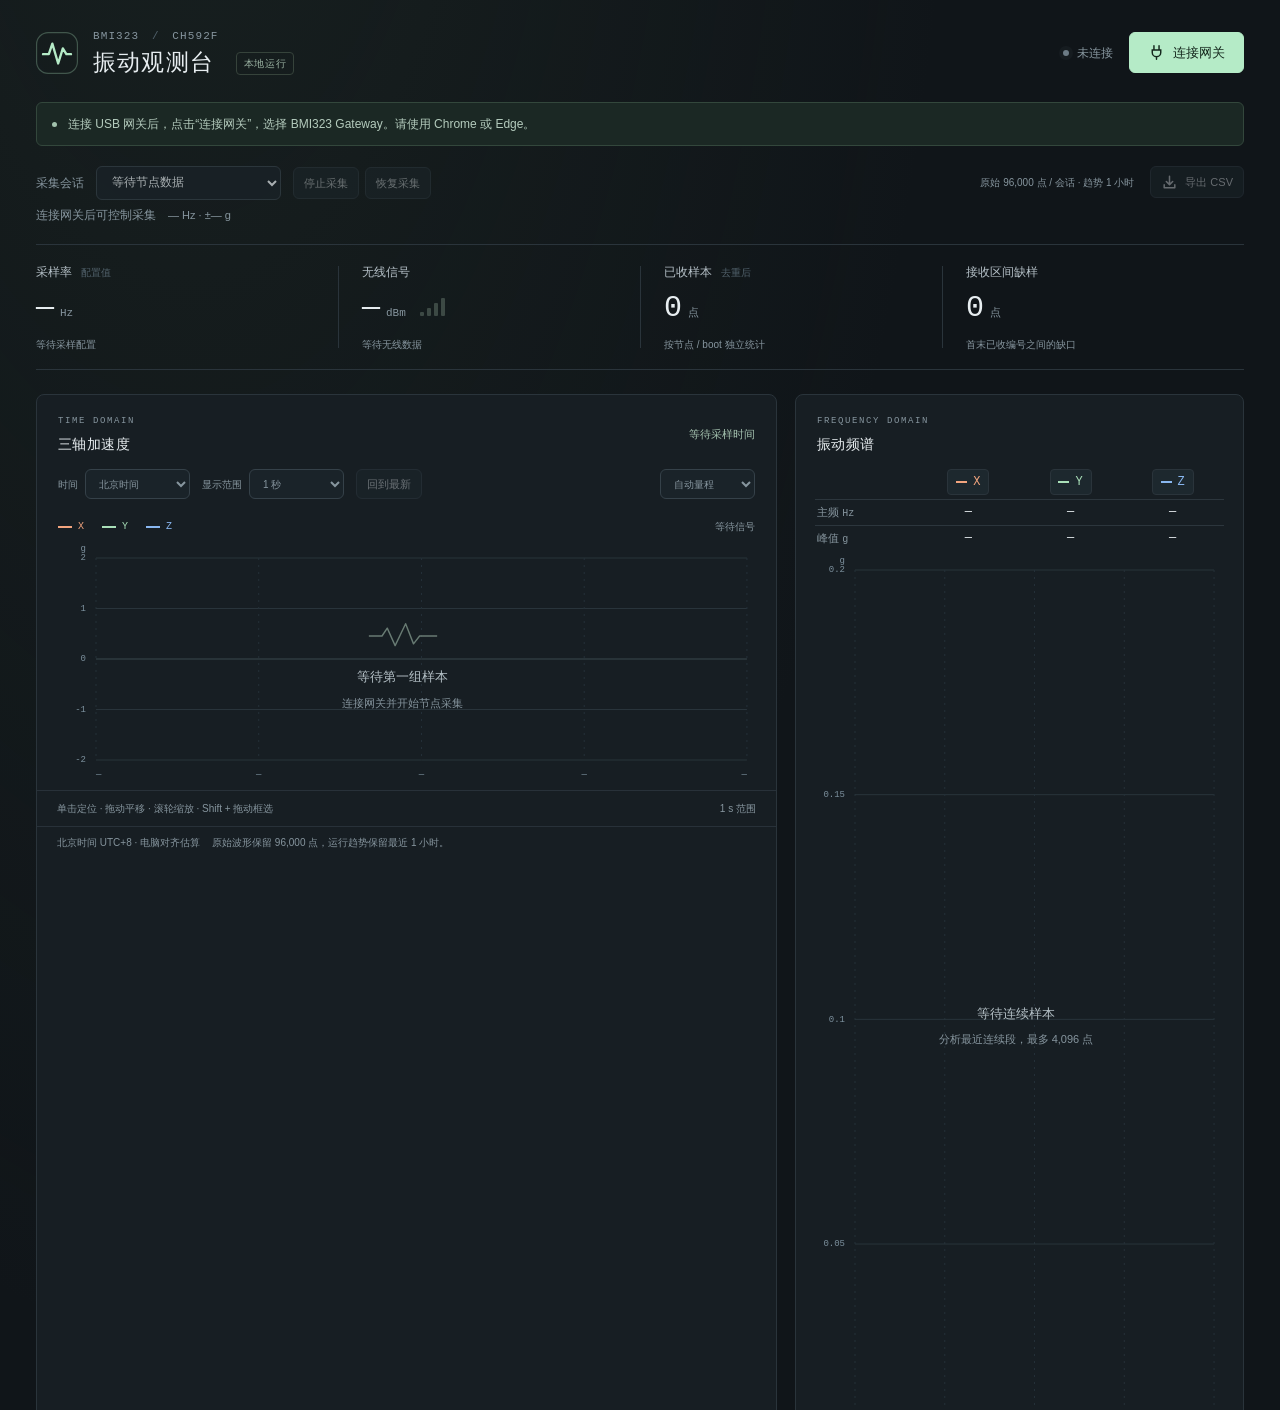
==== web/index.html @ 9ad67abc "chore: 初始化 CH592F × BMI323 振动采集项目 节点固件、网关固件、串口观测台、协议手册与测试。  Co-authored-by: Copilot App <223556219+C" ====
<!doctype html>
<html lang="zh-CN">
<head>
  <meta charset="utf-8">
  <meta name="viewport" content="width=device-width, initial-scale=1">
  <meta name="color-scheme" content="dark">
  <meta name="description" content="BMI323 网关实时串口波形与频谱分析。离线单文件，无需安装。">
  <link rel="icon" href="data:image/svg+xml,%3Csvg xmlns='http://www.w3.org/2000/svg' viewBox='0 0 36 36'%3E%3Crect width='36' height='36' rx='8' fill='%23171e23'/%3E%3Cpath d='M5 18h6l3-9 5 17 4-12 3 4h5' fill='none' stroke='%23b5ebc7' stroke-width='2'/%3E%3C/svg%3E">
  <title>BMI323 · 振动观测台</title>
  <link rel="stylesheet" href="[data-uri]">
</head>
<body>
  <div class="workspace">
    <header class="masthead">
      <div class="brand">
        <svg class="brand-mark" viewBox="0 0 36 36" fill="none" aria-hidden="true"><rect x=".5" y=".5" width="35" height="35" rx="10" stroke="currentColor" stroke-opacity=".28"/><path d="M6 19h5l3-9 5 17 4-13 3 5h4" stroke="currentColor" stroke-width="2" stroke-linecap="round" stroke-linejoin="round"/></svg>
        <div><div class="eyebrow">BMI323 <span class="brand-divider">/</span> CH592F</div><h1>振动观测台</h1></div>
        <span class="local-label">本地运行</span>
      </div>
      <div class="connection-actions">
        <span id="connectionBadge" class="badge" role="status"><i></i><span>未连接</span></span>
        <button id="connectButton" class="button primary"><svg viewBox="0 0 20 20" fill="none" aria-hidden="true"><path d="M7 2v5m6-5v5M5 7h10v3a5 5 0 0 1-10 0V7Zm5 8v3" stroke="currentColor" stroke-width="1.7" stroke-linecap="round"/></svg><span>连接网关</span></button>
      </div>
    </header>

    <div id="notice" class="notice" role="status"><span class="notice-dot"></span><span id="noticeText">连接 USB 网关后，点击“连接网关”，选择 BMI323 Gateway。请使用 Chrome 或 Edge。</span></div>

    <section class="toolbar" aria-label="采集会话与操作">
      <div class="node-controls">
        <div class="session-controls">
          <label for="sessionSelect">采集会话</label><select id="sessionSelect" disabled><option value="">等待节点数据</option></select>
          <div class="stream-actions" role="group" aria-label="节点采集控制" aria-describedby="streamStatus">
            <button id="stopStreamButton" class="button small" type="button" disabled>停止采集</button>
            <button id="startStreamButton" class="button small" type="button" disabled>恢复采集</button>
          </div>
        </div>
        <div class="node-meta">
          <span id="streamStatus" class="stream-status" role="status">连接网关后可控制采集</span>
          <span id="configLabel" class="muted">— Hz · ±— g</span>
        </div>
      </div>
      <div class="view-actions"><span id="bufferLabel" class="muted">滚动保留最近 96,000 点 / 会话</span><button id="exportButton" class="button small" disabled><svg viewBox="0 0 16 16" fill="none" aria-hidden="true"><path d="M8 2v8m-3-3 3 3 3-3M3 10v3h10v-3" stroke="currentColor" stroke-width="1.4" stroke-linecap="round" stroke-linejoin="round"/></svg>导出 CSV</button></div>
    </section>

    <section class="metrics" aria-label="实时接收指标">
      <div class="metric"><span class="metric-label">采样率 <span class="metric-note">配置值</span></span><div><strong id="rateValue">—</strong><span class="unit">Hz</span></div><span id="rateDetail" class="metric-detail">等待采样配置</span></div>
      <div class="metric"><span class="metric-label">无线信号</span><div><strong id="rssiValue">—</strong><span class="unit">dBm</span><span id="signalBars" class="signal-bars"><i></i><i></i><i></i><i></i></span></div><span id="rssiDetail" class="metric-detail">等待无线数据</span></div>
      <div class="metric"><span class="metric-label">已收样本 <span class="metric-note">去重后</span></span><div><strong id="samplesValue">0</strong><span class="unit">点</span></div><span id="samplesDetail" class="metric-detail">按节点 / boot 独立统计</span></div>
      <div class="metric"><span class="metric-label">接收区间缺样</span><div><strong id="missingValue">0</strong><span class="unit">点</span></div><span id="missingDetail" class="metric-detail">首末已收编号之间的缺口</span></div>
    </section>

    <main>
      <div class="chart-grid">
        <section class="panel waveform-panel" aria-labelledby="waveTitle">
          <div class="panel-head"><div><div class="eyebrow">TIME DOMAIN</div><h2 id="waveTitle">三轴加速度</h2></div><span id="latestTimeLabel" class="latest-time">等待采样时间</span></div>
          <div class="wave-toolbar"><label>时间<select id="timeBasis"><option value="beijing" selected>北京时间</option><option value="node">节点时钟</option><option value="relative">距最新样本</option></select></label><label>显示范围<select id="timeWindow"><option value=".25">250 ms</option><option value="1" selected>1 秒</option><option value="3">3 秒</option><option value="10">10 秒</option><option value="30">30 秒</option><option value="60">1 分钟</option><option value="300">5 分钟</option><option value="600">10 分钟</option><option value="all">全部趋势</option><option value="custom">自定义</option><option value="zoom" hidden>手动缩放</option></select></label><label id="customWindowLabel" hidden><input id="customTimeWindow" type="number" min="0.05" max="3600" step="any" value="20" aria-label="自定义显示范围秒数">秒</label><button id="followWaveButton" class="button small" type="button" disabled>回到最新</button><label class="amplitude-control"><span class="sr-only">纵轴范围</span><select id="amplitudeScale"><option value="auto">自动量程</option><option value="2">±2 g</option><option value="4">±4 g</option><option value="8">±8 g</option><option value="16">±16 g</option></select></label></div>
          <div class="chart-caption"><div class="legend"><label class="axis-x"><input type="checkbox" data-axis="x" checked><span></span>X</label><label class="axis-y"><input type="checkbox" data-axis="y" checked><span></span>Y</label><label class="axis-z"><input type="checkbox" data-axis="z" checked><span></span>Z</label></div><div class="wave-readouts"><span id="waveMarkerLabel" class="wave-marker-label" hidden></span><span id="waveState" class="chart-state">等待信号</span></div></div>
          <div class="canvas-wrap"><canvas id="waveCanvas" tabindex="0" aria-describedby="timelineHint" aria-label="三轴实时加速度波形，横轴为北京时间 UTC+8，纵轴单位 g"></canvas><div id="waveEmpty" class="chart-empty"><svg viewBox="0 0 80 34" fill="none" aria-hidden="true"><path d="M1 17h15l6-9 9 20L43 3l9 23 7-9h20" stroke="currentColor" stroke-width="1.6" stroke-linejoin="round"/></svg><strong id="waveEmptyTitle">等待第一组样本</strong><span id="waveEmptyHint">连接网关并开始节点采集</span></div></div>
          <div class="panel-foot"><span id="timelineHint">单击定位 · 拖动平移 · 滚轮缩放 · Shift + 拖动框选</span><span id="waveWindowLabel">1 s 范围</span></div>
          <div class="history-label"><span id="waveAxisLabel">北京时间 UTC+8 · 电脑对齐估算</span><span id="historyLabel">原始波形保留 96,000 点，运行趋势保留最近 1 小时。</span></div>
        </section>

        <section class="panel spectrum-panel" aria-labelledby="spectrumTitle">
          <div class="panel-head"><div><div class="eyebrow">FREQUENCY DOMAIN</div><h2 id="spectrumTitle">振动频谱</h2></div></div>
          <div class="spectrum-summary">
            <table aria-label="三轴频谱主频与峰值">
              <thead><tr><td></td>
                <th scope="col"><button id="spectrumToggle-x" class="spectrum-toggle axis-x" type="button" aria-label="显示 X 轴频谱" aria-pressed="true">X</button></th>
                <th scope="col"><button id="spectrumToggle-y" class="spectrum-toggle axis-y" type="button" aria-label="显示 Y 轴频谱" aria-pressed="true">Y</button></th>
                <th scope="col"><button id="spectrumToggle-z" class="spectrum-toggle axis-z" type="button" aria-label="显示 Z 轴频谱" aria-pressed="true">Z</button></th>
              </tr></thead>
              <tbody>
                <tr><th scope="row">主频 <small>Hz</small></th><td id="spectrumFrequency-x">—</td><td id="spectrumFrequency-y">—</td><td id="spectrumFrequency-z">—</td></tr>
                <tr><th scope="row">峰值 <small>g</small></th><td id="spectrumAmplitude-x">—</td><td id="spectrumAmplitude-y">—</td><td id="spectrumAmplitude-z">—</td></tr>
              </tbody>
            </table>
          </div>
          <div class="canvas-wrap">
            <canvas id="spectrumCanvas" aria-label="三轴单边峰值幅度谱，横轴 Hz，纵轴 g"></canvas>
            <div id="spectrumEmpty" class="chart-empty compact"><strong>等待连续样本</strong><span>分析最近连续段，最多 4,096 点</span></div>
            <div id="spectrumHidden" class="chart-empty compact" hidden><strong>频谱曲线已隐藏</strong><span>点击 X、Y 或 Z 显示对应曲线</span></div>
          </div>
          <div class="panel-foot"><span>去直流 · Hann 窗</span><span id="fftDetail">FFT — 点</span></div>
        </section>
      </div>

      <div class="details-grid">
        <section class="panel stats-panel" aria-labelledby="statsTitle">
          <div class="panel-head stats-head"><h2 id="statsTitle">时域统计</h2><span id="statsValidity" class="stats-validity">0.00 s（不足 2 s） · 缺样 —</span></div>
          <div class="stats-toolbar"><label>统计窗口 <select id="statisticsWindow" aria-label="统计窗口"><option value="1">1 s</option><option value="2" selected>2 s</option><option value="5">5 s</option><option value="10">10 s</option></select></label></div>
          <div class="stats-content">
            <section class="stats-group" aria-labelledby="dcTitle"><h3 id="dcTitle">直流 / 重力</h3><div class="dc-values"><span><b class="axis-x">X</b> <span id="dc-x">—</span></span><span><b class="axis-y">Y</b> <span id="dc-y">—</span></span><span><b class="axis-z">Z</b> <span id="dc-z">—</span></span></div></section>
            <section class="stats-group" aria-labelledby="acTitle"><h3 id="acTitle">振动（AC）</h3><div class="table-scroll"><table><thead><tr><th scope="col">轴</th><th scope="col">振动 RMS</th><th scope="col">波峰因数</th><th scope="col">振动峰值</th><th scope="col">峰峰值</th></tr></thead><tbody id="statsBody"><tr data-stats-axis="x"><th scope="row"><span class="axis-dot x"></span>X</th><td class="vibration-rms">—</td><td>—</td><td>—</td><td>—</td></tr><tr data-stats-axis="y"><th scope="row"><span class="axis-dot y"></span>Y</th><td class="vibration-rms">—</td><td>—</td><td>—</td><td>—</td></tr><tr data-stats-axis="z"><th scope="row"><span class="axis-dot z"></span>Z</th><td class="vibration-rms">—</td><td>—</td><td>—</td><td>—</td></tr></tbody></table></div></section>
          </div>
          <div class="stats-foot"><p id="statsWindow">最近连续段 · 等待数据</p><p id="statsQuality" title="缺样 = DATA 采样编号缺口 + STATUS FIFO 丢样增量 + 缓存丢样增量；不同来源可能重叠。">缺样率按近 60 s · 等待数据</p><p>缺口与配置变化处断开分析 · 趋势按 1 s 桶</p></div>
        </section>

        <section class="panel health-panel" aria-labelledby="healthTitle">
          <div class="panel-head"><h2 id="healthTitle">链路与节点</h2><span id="healthBadge" class="health-badge">等待 STATUS</span></div>
          <dl class="health-grid"><div><dt>网关 / 节点固件</dt><dd id="firmwareValue">— / —</dd></div><div><dt>节点温度</dt><dd id="temperatureValue">— °C</dd></div><div><dt>主机 CRC / 格式错误</dt><dd id="crcValue">0 / 0</dd></div><div><dt>重复包 / 乱序包</dt><dd id="duplicatesValue">0 / 0</dd></div><div><dt>FIFO 丢样 <small>本次增量</small></dt><dd id="fifoValue">—</dd></div><div><dt>缓存丢样 <small>本次增量</small></dt><dd id="ringValue">—</dd></div></dl>
          <div id="statusBaseline" class="baseline-note">收到首个 STATUS 后，以其累计计数作为本次观测基线。</div>
          <details class="more-details"><summary>更多诊断</summary><dl id="diagnosticsList" class="diagnostics-list"></dl></details>
        </section>
      </div>
    </main>

    <footer><span><span class="footer-dot"></span><span id="footerStatus">串口未连接</span></span><span>数据仅在本机处理 <span class="subtle">/</span> CSV 为原始缓存 · 含北京时间估算</span><button id="helpButton" class="text-button">使用说明</button></footer>
  </div>

  <dialog id="helpDialog"><div class="dialog-head"><h2>连接与分析</h2><button id="closeHelpButton" class="button small">关闭</button></div><ol><li>用 Chrome 或 Edge 打开这个 HTML，连接网关 USB 数据口。</li><li>点击“连接网关”，在串口列表里选择 BMI323 Gateway；页面会自动设置 DTR 并接收。</li><li>默认显示北京时间（UTC+8）。节点采样时钟按电脑接收时间对齐，包含传输延迟，绝对时间精度尚未标定。</li><li>单击波形放置定位线，图上方显示所选时刻。左键拖动平移，滚轮以鼠标所在时刻为中心缩放。按住 Shift 再用左键拖动会标出蓝色选区，松开鼠标放大选区，按 Esc 取消。点击“回到最新”恢复跟随，节点采集继续进行。</li><li>CSV 导出当前会话的原始缓存，最多 96,000 点，包含节点秒数、北京时间估算和原有相对时间。</li></ol><p>节点时钟使用 DATA 中的真实锚点；首次连接前完整的 RTC 天数/时钟周期无法由协议确定。按节点和 boot 分开查看。缺口或分段处断开曲线；频谱始终只分析最近连续段的原始样本，最多 4,096 点。</p><p>STATUS 丢样从本次首个状态包起算。关闭或刷新页面会丢失未导出的缓存与趋势。</p><p id="browserHelp">如果串口无法打开，请退出占用串口的程序，确认设备正常上电后重试。</p></dialog>
  <dialog id="sleepDialog" class="sleep-dialog" aria-labelledby="sleepDialogTitle" aria-describedby="sleepDialogMessage">
    <div class="sleep-dialog-icon" aria-hidden="true">☾</div>
    <h2 id="sleepDialogTitle">节点已休眠</h2>
    <p id="sleepDialogMessage">晃动设备即可继续采集。</p>
    <button id="closeSleepButton" class="button primary" type="button" autofocus>知道了</button>
  </dialog>
  <script src="[data-uri]"></script>
  <script src="[data-uri]"></script>
  <script src="[data-uri]"></script>
  <script src="[data-uri]"></script>
</body>
</html>
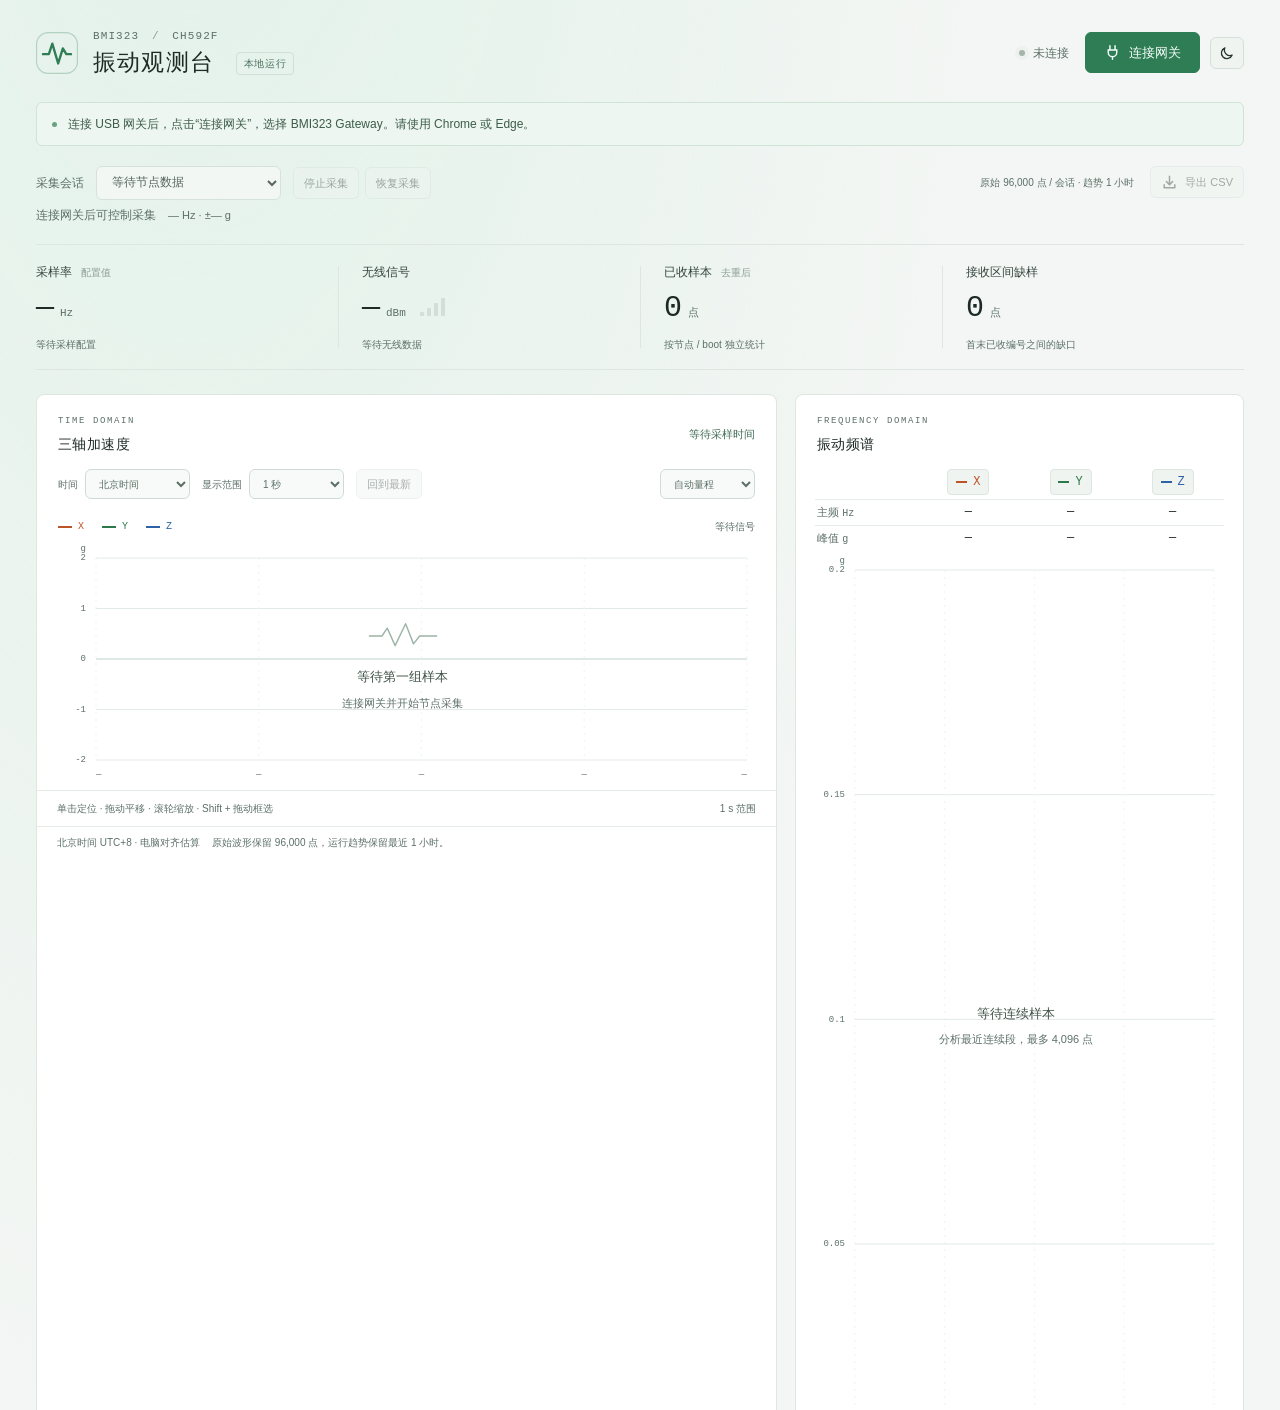
==== commit b31d700e: "feat: 网关 AT2401C PA 前端板、网页明暗主题与姿态面板 网关（BOARD=pa）： - 新增 app/pa_control.c/h，用厂商 BLE_PAControlInit 在 RF" ====
--- a/web/index.html
+++ b/web/index.html
@@ -1,13 +1,25 @@
 <!doctype html>
-<html lang="zh-CN">
+<html lang="zh-CN" data-theme="dark">
 <head>
   <meta charset="utf-8">
   <meta name="viewport" content="width=device-width, initial-scale=1">
-  <meta name="color-scheme" content="dark">
-  <meta name="description" content="BMI323 网关实时串口波形与频谱分析。离线单文件，无需安装。">
+  <meta name="color-scheme" content="dark light">
+  <meta name="theme-color" content="#101519">
+  <meta name="description" content="BMI323 网关实时串口波形、频谱与姿态分析。离线单文件，无需安装。">
   <link rel="icon" href="data:image/svg+xml,%3Csvg xmlns='http://www.w3.org/2000/svg' viewBox='0 0 36 36'%3E%3Crect width='36' height='36' rx='8' fill='%23171e23'/%3E%3Cpath d='M5 18h6l3-9 5 17 4-12 3 4h5' fill='none' stroke='%23b5ebc7' stroke-width='2'/%3E%3C/svg%3E">
   <title>BMI323 · 振动观测台</title>
-  <link rel="stylesheet" href="[data-uri]">
+  <script>
+    (function () {
+      try {
+        const saved = localStorage.getItem('bmi-theme');
+        const light = window.matchMedia && window.matchMedia('(prefers-color-scheme: light)').matches;
+        document.documentElement.dataset.theme = saved === 'light' || saved === 'dark' ? saved : light ? 'light' : 'dark';
+      } catch (_) {
+        document.documentElement.dataset.theme = 'dark';
+      }
+    })();
+  </script>
+  <link rel="stylesheet" href="[data-uri]">
 </head>
 <body>
   <div class="workspace">
@@ -20,6 +32,10 @@
       <div class="connection-actions">
         <span id="connectionBadge" class="badge" role="status"><i></i><span>未连接</span></span>
         <button id="connectButton" class="button primary"><svg viewBox="0 0 20 20" fill="none" aria-hidden="true"><path d="M7 2v5m6-5v5M5 7h10v3a5 5 0 0 1-10 0V7Zm5 8v3" stroke="currentColor" stroke-width="1.7" stroke-linecap="round"/></svg><span>连接网关</span></button>
+        <button id="themeButton" class="button small theme-toggle" type="button" aria-label="切换到浅色主题" aria-pressed="false" title="切换到浅色主题">
+          <svg class="icon-sun" viewBox="0 0 20 20" fill="none" aria-hidden="true"><circle cx="10" cy="10" r="3.5" stroke="currentColor" stroke-width="1.6"/><path d="M10 2.2v2M10 15.8v2M2.2 10h2M15.8 10h2M4.5 4.5l1.4 1.4M14.1 14.1l1.4 1.4M15.5 4.5l-1.4 1.4M5.9 14.1l-1.4 1.4" stroke="currentColor" stroke-width="1.6" stroke-linecap="round"/></svg>
+          <svg class="icon-moon" viewBox="0 0 20 20" fill="none" aria-hidden="true"><path d="M16.5 12.6A6.9 6.9 0 0 1 7.4 3.5a7 7 0 1 0 9.1 9.1Z" stroke="currentColor" stroke-width="1.6" stroke-linejoin="round"/></svg>
+        </button>
       </div>
     </header>
 
@@ -95,6 +111,23 @@
           <div class="stats-foot"><p id="statsWindow">最近连续段 · 等待数据</p><p id="statsQuality" title="缺样 = DATA 采样编号缺口 + STATUS FIFO 丢样增量 + 缓存丢样增量；不同来源可能重叠。">缺样率按近 60 s · 等待数据</p><p>缺口与配置变化处断开分析 · 趋势按 1 s 桶</p></div>
         </section>
 
+        <section class="panel attitude-panel" aria-labelledby="attitudeTitle">
+          <div class="panel-head"><div><div class="eyebrow">ORIENTATION</div><h2 id="attitudeTitle">姿态与轴向</h2></div><span id="attitudeBadge" class="health-badge">等待样本</span></div>
+          <div class="attitude-stage">
+            <canvas id="attitudeCanvas" aria-label="BMI323 三维传感器模型，X、Y、Z 轴随加速度姿态实时旋转"></canvas>
+            <div id="attitudeEmpty" class="chart-empty compact"><strong>等待姿态样本</strong><span>连接网关并开始节点采集</span></div>
+            <div class="attitude-legend" aria-hidden="true"><span class="axis-x">X</span><span class="axis-y">Y</span><span class="axis-z">Z</span></div>
+          </div>
+          <dl class="attitude-readouts">
+            <div><dt>X 轴仰角</dt><dd id="attitudePitch">—</dd></div>
+            <div><dt>Y 轴仰角</dt><dd id="attitudeRoll">—</dd></div>
+            <div><dt>Z 轴倾角</dt><dd id="attitudeTilt">—</dd></div>
+            <div><dt>合加速度</dt><dd id="attitudeMagnitude">—</dd></div>
+          </dl>
+          <div class="attitude-vector"><span class="axis-x">X<b id="attitudeX">—</b></span><span class="axis-y">Y<b id="attitudeY">—</b></span><span class="axis-z">Z<b id="attitudeZ">—</b></span></div>
+          <div class="panel-foot"><span>仅加速度 · 偏航不可观测</span><span>拖动旋转视角 · 双击复位</span></div>
+        </section>
+
         <section class="panel health-panel" aria-labelledby="healthTitle">
           <div class="panel-head"><h2 id="healthTitle">链路与节点</h2><span id="healthBadge" class="health-badge">等待 STATUS</span></div>
           <dl class="health-grid"><div><dt>网关 / 节点固件</dt><dd id="firmwareValue">— / —</dd></div><div><dt>节点温度</dt><dd id="temperatureValue">— °C</dd></div><div><dt>主机 CRC / 格式错误</dt><dd id="crcValue">0 / 0</dd></div><div><dt>重复包 / 乱序包</dt><dd id="duplicatesValue">0 / 0</dd></div><div><dt>FIFO 丢样 <small>本次增量</small></dt><dd id="fifoValue">—</dd></div><div><dt>缓存丢样 <small>本次增量</small></dt><dd id="ringValue">—</dd></div></dl>
@@ -107,7 +140,7 @@
     <footer><span><span class="footer-dot"></span><span id="footerStatus">串口未连接</span></span><span>数据仅在本机处理 <span class="subtle">/</span> CSV 为原始缓存 · 含北京时间估算</span><button id="helpButton" class="text-button">使用说明</button></footer>
   </div>
 
-  <dialog id="helpDialog"><div class="dialog-head"><h2>连接与分析</h2><button id="closeHelpButton" class="button small">关闭</button></div><ol><li>用 Chrome 或 Edge 打开这个 HTML，连接网关 USB 数据口。</li><li>点击“连接网关”，在串口列表里选择 BMI323 Gateway；页面会自动设置 DTR 并接收。</li><li>默认显示北京时间（UTC+8）。节点采样时钟按电脑接收时间对齐，包含传输延迟，绝对时间精度尚未标定。</li><li>单击波形放置定位线，图上方显示所选时刻。左键拖动平移，滚轮以鼠标所在时刻为中心缩放。按住 Shift 再用左键拖动会标出蓝色选区，松开鼠标放大选区，按 Esc 取消。点击“回到最新”恢复跟随，节点采集继续进行。</li><li>CSV 导出当前会话的原始缓存，最多 96,000 点，包含节点秒数、北京时间估算和原有相对时间。</li></ol><p>节点时钟使用 DATA 中的真实锚点；首次连接前完整的 RTC 天数/时钟周期无法由协议确定。按节点和 boot 分开查看。缺口或分段处断开曲线；频谱始终只分析最近连续段的原始样本，最多 4,096 点。</p><p>STATUS 丢样从本次首个状态包起算。关闭或刷新页面会丢失未导出的缓存与趋势。</p><p id="browserHelp">如果串口无法打开，请退出占用串口的程序，确认设备正常上电后重试。</p></dialog>
+  <dialog id="helpDialog"><div class="dialog-head"><h2>连接与分析</h2><button id="closeHelpButton" class="button small">关闭</button></div><ol><li>用 Chrome 或 Edge 打开这个 HTML，连接网关 USB 数据口。</li><li>点击“连接网关”，在串口列表里选择 BMI323 Gateway；页面会自动设置 DTR 并接收。</li><li>默认显示北京时间（UTC+8）。节点采样时钟按电脑接收时间对齐，包含传输延迟，绝对时间精度尚未标定。</li><li>单击波形放置定位线，图上方显示所选时刻。左键拖动平移，滚轮以鼠标所在时刻为中心缩放。按住 Shift 再用左键拖动会标出蓝色选区，松开鼠标放大选区，按 Esc 取消。点击“回到最新”恢复跟随，节点采集继续进行。</li><li>CSV 导出当前会话的原始缓存，最多 96,000 点，包含节点秒数、北京时间估算和原有相对时间。</li></ol><p>节点时钟使用 DATA 中的真实锚点；首次连接前完整的 RTC 天数/时钟周期无法由协议确定。按节点和 boot 分开查看。缺口或分段处断开曲线；频谱始终只分析最近连续段的原始样本，最多 4,096 点。</p><p>STATUS 丢样从本次首个状态包起算。关闭或刷新页面会丢失未导出的缓存与趋势。</p><p>右上角按钮切换明暗主题，选择会保存在本机。姿态面板只由加速度方向估计重力朝向，X/Y/Z 轴绑定在模型上随时间旋转；偏航角无法由加速度确定。拖动模型可变换视角，双击恢复。</p><p id="browserHelp">如果串口无法打开，请退出占用串口的程序，确认设备正常上电后重试。</p></dialog>
   <dialog id="sleepDialog" class="sleep-dialog" aria-labelledby="sleepDialogTitle" aria-describedby="sleepDialogMessage">
     <div class="sleep-dialog-icon" aria-hidden="true">☾</div>
     <h2 id="sleepDialogTitle">节点已休眠</h2>
@@ -117,6 +150,7 @@
   <script src="[data-uri]"></script>
   <script src="[data-uri]"></script>
   <script src="[data-uri]"></script>
-  <script src="[data-uri]"></script>
+  <script src="[data-uri]"></script>
+  <script src="[data-uri]"></script>
 </body>
 </html>
